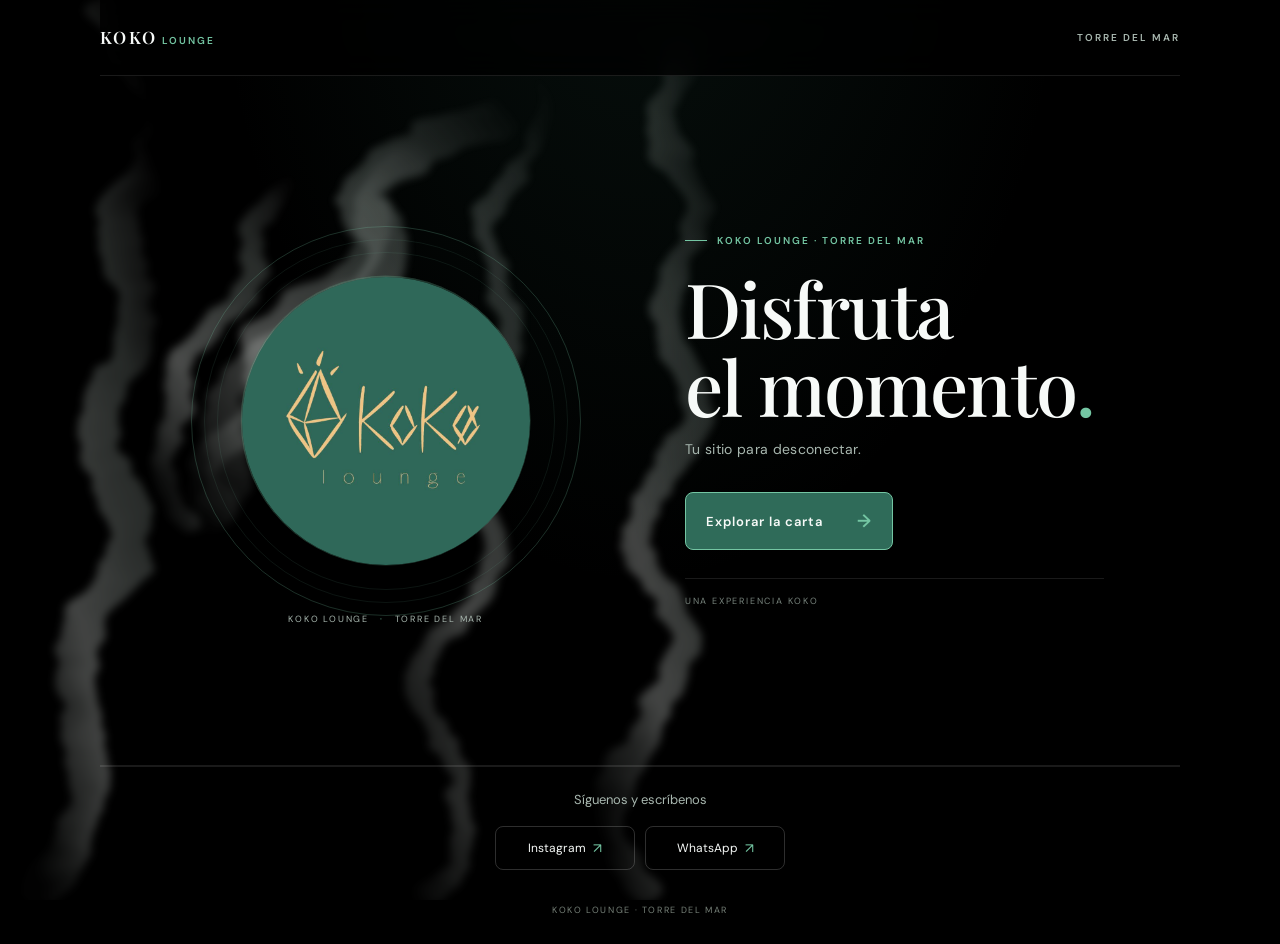
==== index.html @ 4ef15fcb "Corrige rótulo de portada" ====
<!doctype html>
<html lang="es">
<head>
  <meta charset="utf-8">
  <meta name="viewport" content="width=device-width, initial-scale=1">
  <meta name="theme-color" content="#000000">
  <meta name="description" content="Koko Lounge en Torre del Mar. Consulta nuestra carta.">
  <title>Koko Lounge · Torre del Mar</title>
  <link rel="preconnect" href="https://fonts.googleapis.com">
  <link rel="preconnect" href="https://fonts.gstatic.com" crossorigin>
  <link href="https://fonts.googleapis.com/css2?family=DM+Sans:wght@400;500;600&family=Playfair+Display:wght@500;600;700&display=swap" rel="stylesheet">
  <link rel="stylesheet" href="styles.css?v=20261006-kokoalante">
</head>
<body>
  <main class="page home-page">
    <svg class="smoke-layer" viewBox="0 0 1000 1100" preserveAspectRatio="none" aria-hidden="true" focusable="false">
      <defs>
        <linearGradient id="smoke-fade" x1="0" y1="1" x2=".7" y2="0">
          <stop offset="0" stop-color="#c5d0c9" stop-opacity=".02" />
          <stop offset=".35" stop-color="#e0e5e1" stop-opacity=".44" />
          <stop offset=".72" stop-color="#b8c8bf" stop-opacity=".3" />
          <stop offset="1" stop-color="#dce3de" stop-opacity="0" />
        </linearGradient>
        <filter id="smoke-warp" x="-35%" y="-25%" width="170%" height="150%" color-interpolation-filters="sRGB">
          <feTurbulence type="fractalNoise" baseFrequency=".012 .025" numOctaves="2" seed="12" result="noise">
            <animate attributeName="baseFrequency" values=".012 .025;.017 .03;.012 .025" dur="14s" repeatCount="indefinite" />
          </feTurbulence>
          <feDisplacementMap in="SourceGraphic" in2="noise" scale="34" xChannelSelector="R" yChannelSelector="G" />
          <feGaussianBlur stdDeviation="5" />
        </filter>
      </defs>
      <g class="smoke-plume smoke-plume-one" filter="url(#smoke-warp)">
        <path d="M235 610 C150 545 345 510 270 435 C205 370 355 338 375 270 C397 202 320 185 380 128 C423 87 450 63 430 20" />
        <path d="M260 630 C380 560 170 510 300 438 C420 372 455 335 404 284 C350 229 430 199 515 159 C565 136 566 91 548 54" />
        <path d="M225 620 C130 562 185 510 184 455 C183 397 265 377 252 321 C240 271 207 243 264 196 C302 165 316 120 292 89" />
      </g>
      <g class="smoke-plume smoke-plume-two" filter="url(#smoke-warp)">
        <path d="M255 630 C330 552 205 498 334 432 C472 362 500 316 454 270 C406 222 486 190 580 156 C642 134 672 91 648 42" />
        <path d="M270 620 C185 565 370 514 318 456 C268 400 407 372 443 319 C477 269 423 238 490 205 C537 183 560 144 548 104" />
        <path d="M235 640 C142 582 236 531 220 486 C201 431 267 405 296 367 C332 319 280 282 333 240 C370 210 383 174 360 139" />
      </g>
      <g class="smoke-plume smoke-plume-wide" filter="url(#smoke-warp)">
        <path d="M55 1080 C185 932 22 842 130 724 C222 622 56 547 148 447 C217 371 91 297 170 218 C220 166 192 96 130 18" />
        <path d="M785 1080 C650 940 919 839 804 719 C704 616 918 543 830 437 C761 355 908 287 831 203 C783 150 818 82 891 17" />
        <path d="M520 1100 C670 964 419 872 561 753 C690 646 495 579 596 466 C674 379 539 301 623 223 C682 170 651 94 706 24" />
      </g>
    </svg>
    <header class="topbar"><a class="brand" href="index.html" aria-label="Koko Lounge, inicio"><span class="brand-name">KOKO<span> LOUNGE</span></span></a><span class="location">TORRE DEL MAR</span></header>
    <section class="hero home-hero" aria-labelledby="title">
      <div class="hero-media">
        <span class="hero-orbit" aria-hidden="true"></span>
        <img class="hero-logo" src="kokologo-circle.png" alt="Logo de Koko Lounge">
        <p class="image-caption">KOKO LOUNGE <span>·</span> TORRE DEL MAR</p>
      </div>
      <div class="hero-copy">
        <p class="eyebrow"><span class="eyebrow-mark" aria-hidden="true"></span> KOKO LOUNGE · TORRE DEL MAR</p>
        <h1 class="home-title" id="title">Disfruta<br>el momento<span>.</span></h1>
        <p class="intro">Tu sitio para desconectar.</p>
        <a class="main-button" href="menu.html">Explorar la carta <span aria-hidden="true">→</span></a>
        <p class="hero-note">UNA EXPERIENCIA KOKO</p>
      </div>
    </section>
    <footer class="home-footer">
      <p class="footer-copy">Síguenos y escríbenos</p>
      <nav class="socials" aria-label="Redes sociales">
        <a class="social-link" href="https://www.instagram.com/kokolounge_/" target="_blank" rel="noopener noreferrer" aria-label="Instagram de Koko Lounge">Instagram <span aria-hidden="true">↗</span></a>
        <a class="social-link" href="https://wa.me/34695865423?text=Hola%2C%20quiero%20hacer%20una%20reserva%20en%20Koko%20Lounge." target="_blank" rel="noopener noreferrer" aria-label="Reservar por WhatsApp">WhatsApp <span aria-hidden="true">↗</span></a>
      </nav>
      <p class="copyright">KOKO LOUNGE · TORRE DEL MAR</p>
    </footer>
  </main>
</body>
</html>
---- styles.css ----
:root {
  color-scheme: dark;
  --ink: #f7faf8;
  --muted: #a8b7af;
  --brand: #2f6b59;
  --brand-light: #74c6a3;
  --page: #000000;
  --surface: #0e1511;
  --rule: rgb(255 255 255 / 10%);
  --content-width: 1080px;
}

* { box-sizing: border-box; }

html {
  min-width: 0;
  scroll-behavior: smooth;
  overflow-x: clip;
  background: var(--page);
}

body {
  min-height: 100vh;
  margin: 0;
  overflow-x: clip;
  background: radial-gradient(ellipse at 50% -18%, rgb(47 107 89 / 16%), transparent 48%), var(--page);
  color: var(--ink);
  font-family: "DM Sans", sans-serif;
  -webkit-font-smoothing: antialiased;
}

a { color: inherit; }

a:focus-visible {
  outline: 2px solid var(--brand-light);
  outline-offset: 4px;
}

.page {
  width: min(100% - 48px, var(--content-width));
  min-height: 100vh;
  margin-inline: auto;
}

.home-page {
  position: relative;
  isolation: isolate;
}

.smoke-layer {
  position: fixed;
  z-index: -1;
  inset: 0;
  width: auto;
  height: 100vh;
  height: 100svh;
  overflow: hidden;
  opacity: 0;
  pointer-events: none;
  animation: smoke-appear 1.2s ease-out forwards;
}

.smoke-plume {
  fill: none;
  stroke: url(#smoke-fade);
  stroke-linecap: round;
  stroke-width: 48px;
  opacity: 0;
  transform-box: fill-box;
  transform-origin: center;
  animation: smoke-rise 17s ease-in-out infinite;
}

.smoke-plume path:nth-child(2) { stroke-width: 36px; }
.smoke-plume path:nth-child(3) { stroke-width: 25px; }
.smoke-plume-two { animation-delay: -8.5s; opacity: .75; }
.smoke-plume-wide { animation-delay: -4s; opacity: .68; }

@keyframes smoke-appear {
  to { opacity: 1; }
}

@keyframes smoke-rise {
  0% { opacity: 0; transform: translate3d(0, 20px, 0) scale(.98); }
  16% { opacity: .9; }
  58% { opacity: .62; transform: translate3d(0, -16px, 0) scale(1.02); }
  100% { opacity: 0; transform: translate3d(12px, -44px, 0) scale(1.06); }
}

.topbar {
  display: flex;
  min-height: 76px;
  align-items: center;
  justify-content: space-between;
  border-bottom: 1px solid var(--rule);
}

.brand {
  color: var(--ink);
  text-decoration: none;
}

.brand-name {
  font-family: "Playfair Display", Georgia, serif;
  font-size: 17px;
  font-weight: 600;
  letter-spacing: .14em;
}

.brand-name span {
  color: var(--brand-light);
  font-family: "DM Sans", sans-serif;
  font-size: 10px;
  letter-spacing: .2em;
}

.location,
.eyebrow {
  color: var(--brand-light);
  font-size: 10px;
  font-weight: 600;
  letter-spacing: .2em;
}

.location { color: var(--muted); }

.hero,
.menu-hero { text-align: center; }

.home-hero {
  display: grid;
  min-height: min(690px, calc(100svh - 76px));
  grid-template-columns: 1fr 1fr;
  align-items: center;
  gap: clamp(40px, 7vw, 96px);
  padding: 64px clamp(24px, 6vw, 76px);
  text-align: left;
  border-bottom: 1px solid var(--rule);
}

.hero-media {
  position: relative;
  display: grid;
  min-height: 420px;
  place-items: center;
  isolation: isolate;
}

.hero-orbit {
  position: absolute;
  z-index: 1;
  width: min(390px, 38vw);
  aspect-ratio: 1;
  border: 1px solid rgb(116 198 163 / 24%);
  border-radius: 50%;
}

.hero-orbit::before,
.hero-orbit::after {
  position: absolute;
  content: "";
  border: 1px solid rgb(116 198 163 / 10%);
  border-radius: 50%;
  inset: 12px;
}

.hero-orbit::after { inset: 25px; }

.image-caption {
  position: absolute;
  z-index: 2;
  bottom: 6px;
  margin: 0;
  color: var(--muted);
  font-size: 9px;
  letter-spacing: .2em;
}

.image-caption span { padding-inline: 7px; color: var(--brand-light); }

.hero-copy { max-width: 470px; }

.hero-copy .eyebrow {
  display: flex;
  align-items: center;
  gap: 10px;
  white-space: nowrap;
}

.eyebrow-mark {
  width: 22px;
  height: 1px;
  background: var(--brand-light);
}

.hero-logo {
  position: relative;
  z-index: 2;
  display: block;
  width: min(290px, 30vw);
  height: min(290px, 30vw);
  margin: 0;
  object-fit: cover;
  object-position: center;
  border: 1px solid rgb(116 198 163 / 28%);
  border-radius: 50%;
  clip-path: circle(50%);
  box-shadow: 0 0 0 5px rgb(116 198 163 / 8%), 0 0 0 6px rgb(116 198 163 / 24%), 0 18px 52px rgb(0 0 0 / 65%);
}

@keyframes page-smoke {
  0% { opacity: 0; transform: translate3d(0, 20px, 0) scale(.96); }
  18% { opacity: .82; }
  62% { opacity: .5; transform: translate3d(0, -10px, 0) scale(1.02); }
  100% { opacity: 0; transform: translate3d(0, -28px, 0) scale(1.06); }
}

.eyebrow { margin: 0; }

h1 {
  margin: 15px 0 12px;
  font-family: "Playfair Display", Georgia, serif;
  font-size: clamp(48px, 10vw, 72px);
  font-weight: 500;
  line-height: 1.06;
  letter-spacing: -.035em;
}

h1 span { color: var(--brand-light); }

.home-title {
  max-width: 470px;
  margin: 22px 0 16px;
  font-size: clamp(50px, 6.4vw, 76px);
  letter-spacing: -.025em;
  line-height: 1.02;
}

.intro {
  margin: 0;
  color: var(--muted);
  font-size: 14px;
  letter-spacing: .025em;
}

.main-button {
  display: inline-flex;
  min-width: 208px;
  align-items: center;
  justify-content: space-between;
  gap: 32px;
  margin-top: 34px;
  padding: 16px 20px;
  border: 1px solid var(--brand-light);
  border-radius: 8px;
  background: var(--brand);
  color: var(--ink);
  font-size: 13px;
  font-weight: 600;
  letter-spacing: .08em;
  text-decoration: none;
  transition: background .2s ease, transform .2s ease;
}

.main-button span,
.category-button span:last-child,
.social-link span { color: var(--brand-light); }

.main-button span { font-size: 18px; transition: transform .2s ease; }
.main-button:hover { background: #397a64; transform: translateY(-2px); }
.main-button:hover span { transform: translateX(3px); }

.hero-note {
  margin: 28px 0 0;
  padding-top: 16px;
  border-top: 1px solid var(--rule);
  color: #77837c;
  font-size: 9px;
  letter-spacing: .2em;
}

.home-footer,
.menu-footer {
  padding: 24px 0 28px;
  border-top: 1px solid var(--rule);
  text-align: center;
}

.footer-copy {
  margin: 0 0 18px;
  color: var(--muted);
  font-size: 13px;
}

.socials {
  display: flex;
  justify-content: center;
  gap: 10px;
}

.social-link {
  display: inline-flex;
  min-width: 140px;
  align-items: center;
  justify-content: center;
  gap: 7px;
  padding: 12px 16px;
  border: 1px solid rgb(255 255 255 / 18%);
  border-radius: 8px;
  color: var(--ink);
  font-size: 12px;
  text-decoration: none;
  transition: border-color .2s ease, background .2s ease;
}

a.social-link:hover { border-color: var(--brand-light); background: rgb(47 107 89 / 18%); }
.social-link span { font-size: 14px; }

.copyright {
  margin: 34px 0 0;
  color: #768078;
  font-size: 9px;
  letter-spacing: .18em;
}

.back-link {
  color: var(--muted);
  font-size: 12px;
  text-decoration: none;
}

.back-link:hover { color: var(--brand-light); }

.menu-hero { padding: 58px 8px 36px; }
.menu-hero h1 { margin-top: 13px; font-size: clamp(46px, 10vw, 66px); }

.category-list {
  display: grid;
  grid-template-columns: repeat(2, minmax(0, 1fr));
  max-width: 850px;
  gap: 14px;
  margin: 0 auto;
  padding: 4px 0 76px;
}

.category-label {
  display: flex;
  max-width: 850px;
  justify-content: space-between;
  margin: 0 auto 13px;
  color: var(--muted);
  font-size: 9px;
  font-weight: 600;
  letter-spacing: .17em;
}

.category-label span:first-child { color: var(--brand-light); }

.category-button {
  display: grid;
  min-height: 112px;
  grid-template-columns: 1fr 30px;
  align-items: center;
  gap: 14px;
  padding: 20px 21px;
  border: 1px solid rgb(255 255 255 / 12%);
  border-radius: 10px;
  background: linear-gradient(120deg, rgb(47 107 89 / 13%), transparent 72%), #080b09;
  color: var(--ink);
  text-decoration: none;
  transition: border-color .2s ease, transform .2s ease, background .2s ease, box-shadow .2s ease;
}

.category-number { color: var(--brand-light); font-size: 10px; font-variant-numeric: tabular-nums; letter-spacing: .1em; }
.category-icon { display: grid; width: 38px; height: 38px; place-items: center; border: 1px solid rgb(116 198 163 / 26%); border-radius: 50%; color: var(--brand-light); transition: background .2s ease, transform .2s ease; }
.category-icon svg { width: 19px; height: 19px; fill: none; stroke: currentColor; stroke-linecap: round; stroke-linejoin: round; stroke-width: 1.6; }
.category-name { font-family: "Playfair Display", Georgia, serif; font-size: clamp(20px, 2.6vw, 27px); }
.category-arrow { display: grid; width: 38px; height: 38px; place-items: center; border: 1px solid rgb(116 198 163 / 26%); border-radius: 50%; color: var(--brand-light); font-size: 16px; transition: background .2s ease, transform .2s ease; }
.category-button:hover { transform: translateY(-2px); border-color: rgb(116 198 163 / 55%); background: linear-gradient(120deg, rgb(47 107 89 / 23%), transparent 78%), #0b100d; box-shadow: 0 12px 28px rgb(0 0 0 / 28%); }
.category-button:hover .category-icon { transform: scale(1.05); background: rgb(47 107 89 / 24%); }

.product-list {
  display: grid;
  max-width: 560px;
  gap: 24px;
  margin: 0 auto;
  padding: 0 0 72px;
}

.product-group {
  display: grid;
  grid-template-columns: repeat(2, minmax(0, 1fr));
  gap: 9px;
  padding: 14px;
  border: 1px solid var(--rule);
  border-radius: 10px;
  background: linear-gradient(135deg, rgb(47 107 89 / 8%), transparent 55%), var(--surface);
}

.product-group-header {
  display: flex;
  grid-column: 1 / -1;
  margin: -14px -14px 3px;
  padding: 16px 17px 14px;
  align-items: center;
  justify-content: space-between;
  gap: 8px;
  border-bottom: 1px solid var(--rule);
}

.product-group-header h2 {
  margin: 0;
  padding: 0;
  color: var(--brand-light);
  font-size: 10px;
  font-weight: 600;
  letter-spacing: .17em;
  text-transform: uppercase;
}

.included-drink {
  padding: 6px 9px;
  border: 1px solid rgb(116 198 163 / 24%);
  border-radius: 999px;
  background: rgb(47 107 89 / 18%);
  color: var(--brand-light);
  font-size: 9px;
  font-weight: 500;
  white-space: nowrap;
}

.included-drink-multiline {
  line-height: 1.5;
  text-align: right;
  white-space: normal;
}

.product {
  position: relative;
  display: flex;
  min-height: 68px;
  align-items: center;
  justify-content: space-between;
  gap: 12px;
  padding: 12px 13px;
  border: 1px solid rgb(255 255 255 / 8%);
  border-radius: 8px;
  background: linear-gradient(110deg, rgb(255 255 255 / 3%), transparent 65%), #080b09;
  color: var(--ink);
  font-size: 13px;
  line-height: 1.4;
  transition: border-color .2s ease, background .2s ease, transform .2s ease;
}

.product::before {
  width: 5px;
  height: 5px;
  flex: none;
  border-radius: 50%;
  background: var(--brand-light);
  content: "";
}

.product span:first-child { flex: 1; font-weight: 500; }
.product span:last-child {
  flex: none;
  padding: 6px 8px;
  border: 1px solid rgb(116 198 163 / 20%);
  border-radius: 6px;
  background: rgb(47 107 89 / 18%);
  color: var(--brand-light);
  font-size: 12px;
  font-variant-numeric: tabular-nums;
  font-weight: 600;
  white-space: nowrap;
}

@media (hover: hover) {
  .product:hover { transform: translateY(-1px); border-color: rgb(116 198 163 / 42%); background-color: #0c120e; }
}

@media (max-width: 480px) {
  .page { width: min(100% - 36px, var(--content-width)); }
  .topbar { min-height: 66px; }
  .brand-name { font-size: 15px; }
  .location { font-size: 8px; }
  .menu-hero { padding: 48px 4px 30px; }
  .category-label { margin-bottom: 10px; font-size: 8px; }
  .category-list { grid-template-columns: 1fr; gap: 10px; padding-bottom: 58px; }
  .category-button { min-height: 82px; grid-template-columns: 1fr 27px; gap: 11px; padding: 14px 16px; }
  .category-icon { width: 34px; height: 34px; }
  .category-icon svg { width: 17px; height: 17px; }
  .category-name { font-size: 22px; }
  .socials { gap: 8px; }
  .social-link { min-width: 0; flex: 1; padding: 12px 10px; }
  .product-list { gap: 16px; }
  .product-group { grid-template-columns: 1fr; gap: 8px; padding: 11px; }
  .product-group-header { margin: -11px -11px 2px; padding: 14px 14px 12px; }
  .included-drink { padding: 5px 7px; font-size: 8px; }
  .product { min-height: 62px; gap: 9px; padding: 10px; font-size: 12px; }
  .product span:last-child { padding: 5px 7px; font-size: 11px; }
}

@media (max-width: 680px) {
  .home-hero {
    min-height: auto;
    grid-template-columns: 1fr;
    gap: 22px;
    padding: 42px 8px 48px;
    text-align: center;
  }

  .hero-media { min-height: 250px; }
  .hero-orbit { width: min(260px, 72vw); }
  .hero-logo { width: min(198px, 57vw); height: min(198px, 57vw); }
  .image-caption { bottom: 0; }
  .hero-copy { margin-inline: auto; }
  .hero-copy .eyebrow { justify-content: center; font-size: clamp(7px, 2.5vw, 9px); letter-spacing: .12em; }
  .home-title { margin: 17px 0 13px; font-size: clamp(42px, 11vw, 60px); }
  .hero-copy .main-button { margin-top: 26px; }
  .hero-note { max-width: 260px; margin: 23px auto 0; }
}

@media (prefers-reduced-motion: reduce) {
  html { scroll-behavior: auto; }
  *, *::before, *::after { transition-duration: .01ms !important; }
  .smoke-layer,
  .smoke-plume { animation: none; opacity: .2; }
}

/* Navegación y movimiento sutil compartidos por todas las páginas. */
@view-transition {
  navigation: auto;
}

::view-transition-old(root) {
  animation: page-leave .16s ease-in both;
}

::view-transition-new(root) {
  animation: page-arrive .34s cubic-bezier(.2, .7, .2, 1) both;
}

@keyframes page-leave {
  to { opacity: 0; transform: translateY(-5px); }
}

@keyframes page-arrive {
  from { opacity: 0; transform: translateY(9px); }
  to { opacity: 1; transform: translateY(0); }
}

@keyframes reveal-up {
  from { opacity: 0; translate: 0 12px; }
  to { opacity: 1; translate: 0 0; }
}

.topbar {
  position: sticky;
  z-index: 10;
  top: 0;
  background: rgb(0 0 0 / 76%);
  backdrop-filter: blur(16px);
  -webkit-backdrop-filter: blur(16px);
}

.back-link {
  padding: 9px 12px;
  border: 1px solid transparent;
  border-radius: 999px;
  transition: color .2s ease, border-color .2s ease, background .2s ease, transform .2s ease;
}

.back-link:hover {
  transform: translateX(-2px);
  border-color: rgb(116 198 163 / 26%);
  background: rgb(47 107 89 / 16%);
}

.menu-hero,
.home-hero .hero-media,
.home-hero .hero-copy {
  animation: reveal-up .7s cubic-bezier(.2, .7, .2, 1) both;
}

.home-hero .hero-copy { animation-delay: .12s; }

.hero-logo {
  animation: logo-drift 8s ease-in-out .5s infinite;
}

@keyframes logo-drift {
  0%, 100% { translate: 0 0; }
  50% { translate: 0 -5px; }
}

.category-label { animation: reveal-up .45s ease both; }

.category-button {
  animation: reveal-up .55s cubic-bezier(.2, .7, .2, 1) both;
}

.category-button:nth-child(2) { animation-delay: .04s; }
.category-button:nth-child(3) { animation-delay: .08s; }
.category-button:nth-child(4) { animation-delay: .12s; }
.category-button:nth-child(5) { animation-delay: .16s; }
.category-button:nth-child(6) { animation-delay: .20s; }
.category-button:nth-child(7) { animation-delay: .24s; }
.category-button:nth-child(8) { animation-delay: .28s; }
.category-button:nth-child(9) { animation-delay: .32s; }
.category-button:nth-child(10) { animation-delay: .36s; }
.category-button:nth-child(11) { animation-delay: .40s; }
.category-button:nth-child(12) { animation-delay: .44s; }

.product-group {
  animation: reveal-up .5s cubic-bezier(.2, .7, .2, 1) both;
}

.product-group:nth-child(2) { animation-delay: .08s; }
.product-group:nth-child(3) { animation-delay: .16s; }

.product {
  animation: reveal-up .42s ease both;
}

.product:nth-child(2) { animation-delay: .03s; }
.product:nth-child(3) { animation-delay: .06s; }
.product:nth-child(4) { animation-delay: .09s; }
.product:nth-child(5) { animation-delay: .12s; }
.product:nth-child(6) { animation-delay: .15s; }
.product:nth-child(7) { animation-delay: .18s; }
.product:nth-child(8) { animation-delay: .21s; }
.product:nth-child(9) { animation-delay: .24s; }

.social-link {
  transition: border-color .2s ease, background .2s ease, transform .2s ease;
}

.social-link:hover { transform: translateY(-2px); }

@media (prefers-reduced-motion: reduce) {
  ::view-transition-old(root),
  ::view-transition-new(root),
  .menu-hero,
  .home-hero .hero-media,
  .home-hero .hero-copy,
  .hero-logo,
  .category-label,
  .category-button,
  .product-group,
  .product { animation: none !important; }

  .back-link:hover,
  .social-link:hover { transform: none; }
}
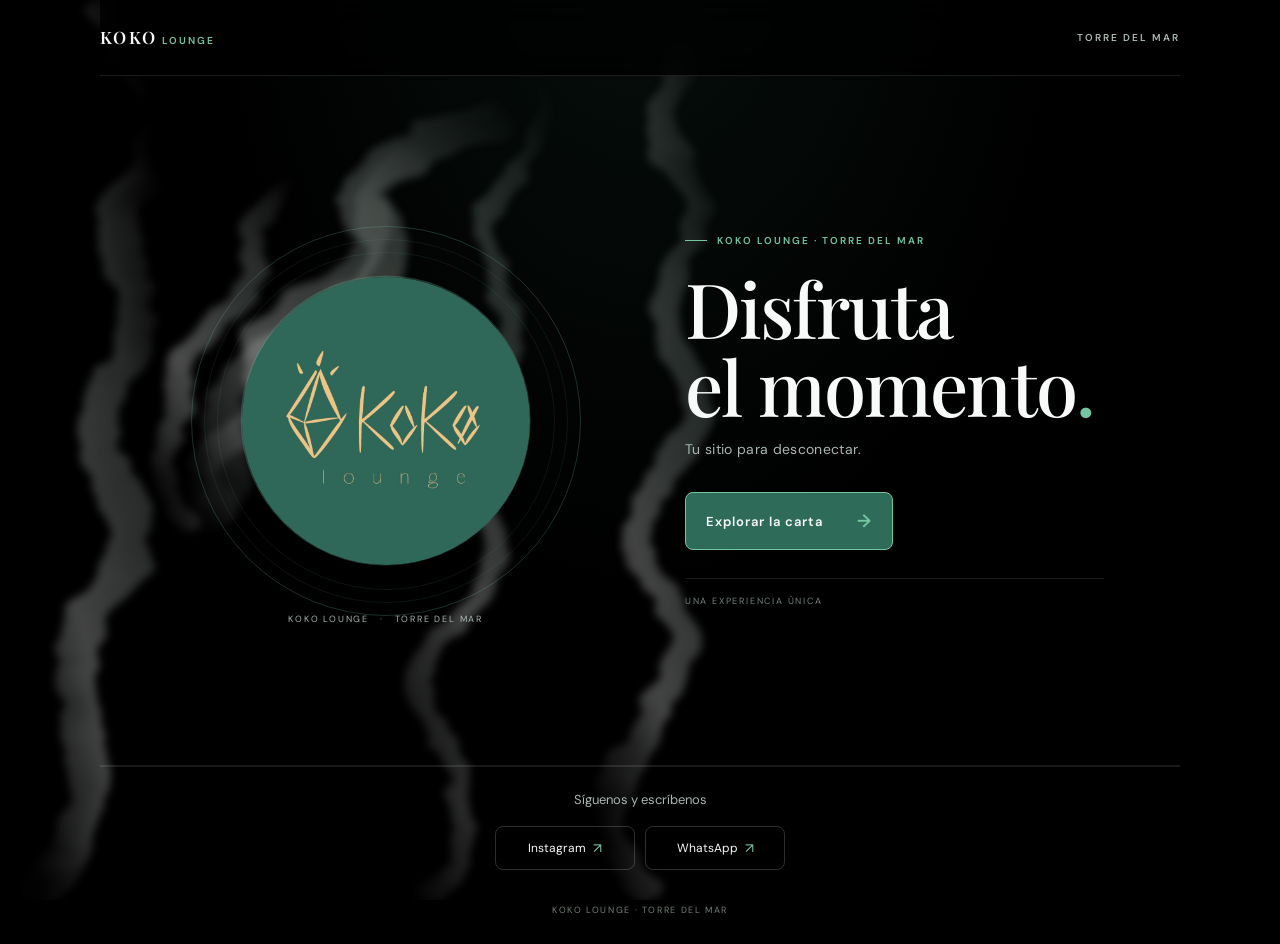
==== commit 8912d42c: "Actualiza lema de portada" ====
--- a/index.html
+++ b/index.html
@@ -57,7 +57,7 @@
         <h1 class="home-title" id="title">Disfruta<br>el momento<span>.</span></h1>
         <p class="intro">Tu sitio para desconectar.</p>
         <a class="main-button" href="menu.html">Explorar la carta <span aria-hidden="true">→</span></a>
-        <p class="hero-note">UNA EXPERIENCIA KOKO</p>
+        <p class="hero-note">UNA EXPERIENCIA ÚNICA</p>
       </div>
     </section>
     <footer class="home-footer">
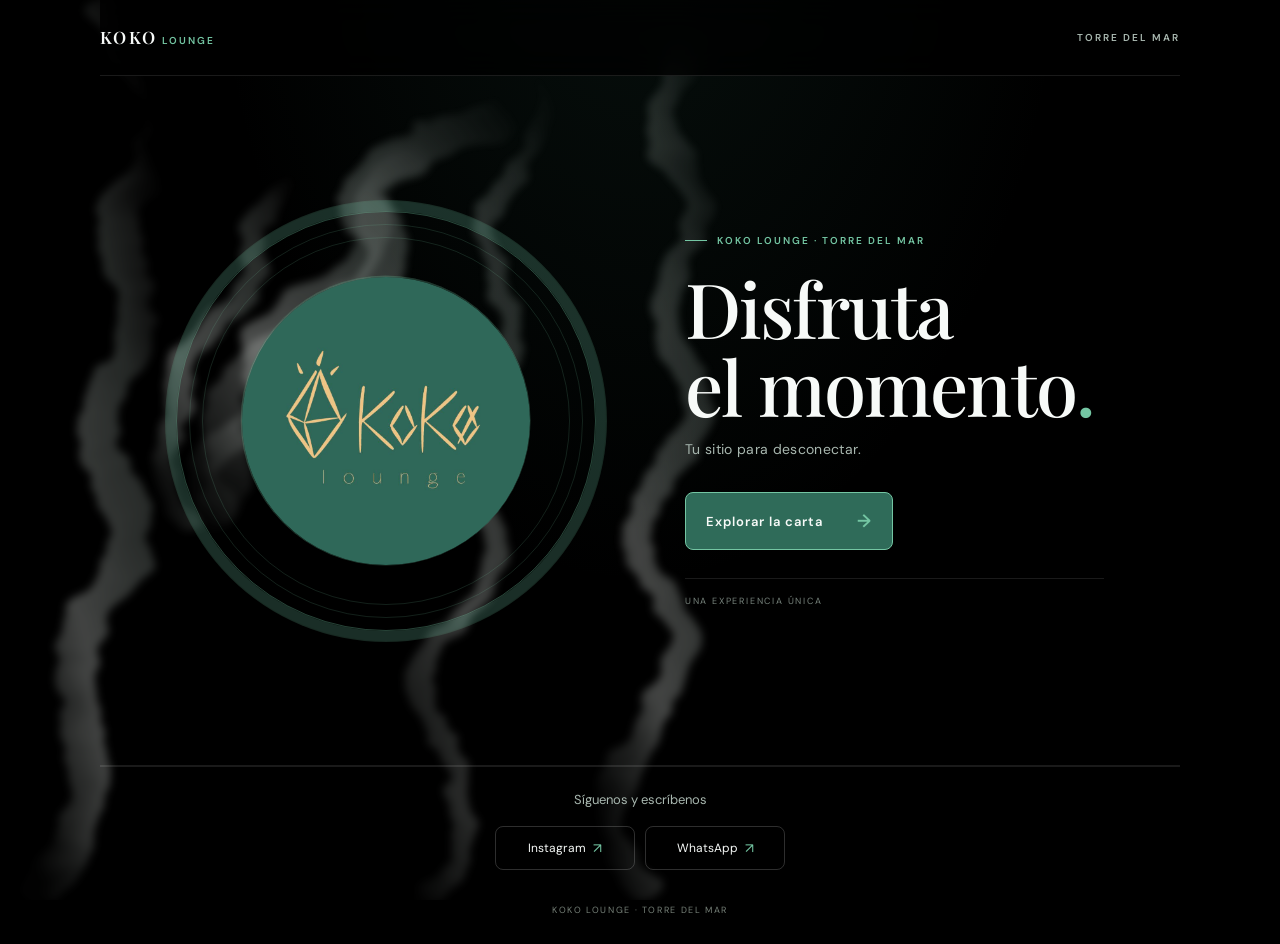
==== commit 1abd71fa: "Ajusta detalles visuales del inicio" ====
--- a/index.html
+++ b/index.html
@@ -50,7 +50,6 @@
       <div class="hero-media">
         <span class="hero-orbit" aria-hidden="true"></span>
         <img class="hero-logo" src="kokologo-circle.png" alt="Logo de Koko Lounge">
-        <p class="image-caption">KOKO LOUNGE <span>·</span> TORRE DEL MAR</p>
       </div>
       <div class="hero-copy">
         <p class="eyebrow"><span class="eyebrow-mark" aria-hidden="true"></span> KOKO LOUNGE · TORRE DEL MAR</p>
--- a/styles.css
+++ b/styles.css
@@ -149,34 +149,23 @@
 .hero-orbit {
   position: absolute;
   z-index: 1;
-  width: min(390px, 38vw);
+  width: min(420px, 40vw);
   aspect-ratio: 1;
-  border: 1px solid rgb(116 198 163 / 24%);
+  border: 1px solid rgb(116 198 163 / 34%);
   border-radius: 50%;
+  box-shadow: 0 0 0 10px rgb(116 198 163 / 4%), 0 0 0 11px rgb(116 198 163 / 20%);
 }
 
 .hero-orbit::before,
 .hero-orbit::after {
   position: absolute;
   content: "";
-  border: 1px solid rgb(116 198 163 / 10%);
+  border: 1px solid rgb(116 198 163 / 16%);
   border-radius: 50%;
   inset: 12px;
 }
 
 .hero-orbit::after { inset: 25px; }
-
-.image-caption {
-  position: absolute;
-  z-index: 2;
-  bottom: 6px;
-  margin: 0;
-  color: var(--muted);
-  font-size: 9px;
-  letter-spacing: .2em;
-}
-
-.image-caption span { padding-inline: 7px; color: var(--brand-light); }
 
 .hero-copy { max-width: 470px; }
 
@@ -511,9 +500,8 @@
   }
 
   .hero-media { min-height: 250px; }
-  .hero-orbit { width: min(260px, 72vw); }
+  .hero-orbit { width: min(280px, 76vw); }
   .hero-logo { width: min(198px, 57vw); height: min(198px, 57vw); }
-  .image-caption { bottom: 0; }
   .hero-copy { margin-inline: auto; }
   .hero-copy .eyebrow { justify-content: center; font-size: clamp(7px, 2.5vw, 9px); letter-spacing: .12em; }
   .home-title { margin: 17px 0 13px; font-size: clamp(42px, 11vw, 60px); }
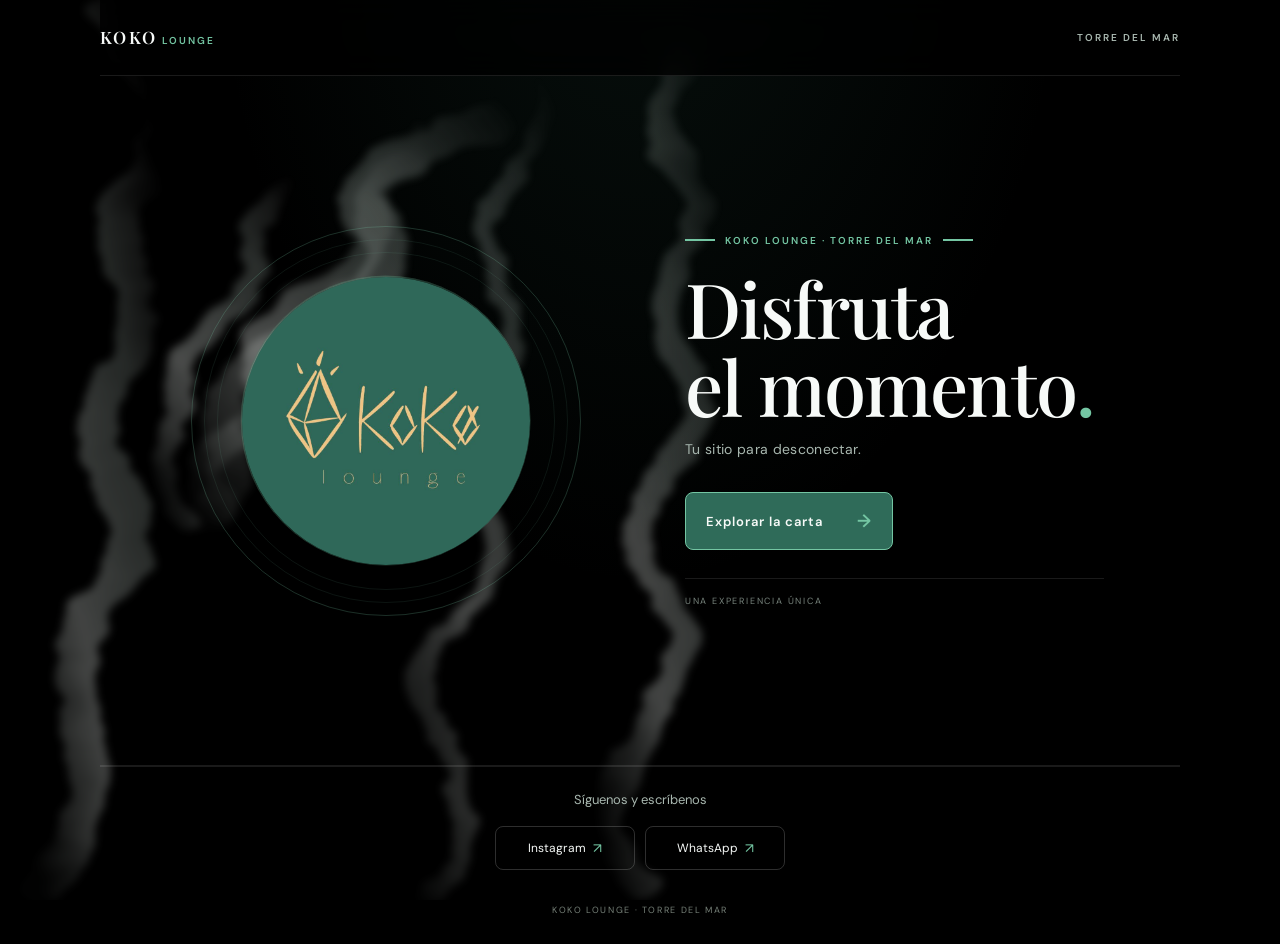
==== commit f771179f: "Actualiza cache de estilos del inicio" ====
--- a/index.html
+++ b/index.html
@@ -9,7 +9,7 @@
   <link rel="preconnect" href="https://fonts.googleapis.com">
   <link rel="preconnect" href="https://fonts.gstatic.com" crossorigin>
   <link href="https://fonts.googleapis.com/css2?family=DM+Sans:wght@400;500;600&family=Playfair+Display:wght@500;600;700&display=swap" rel="stylesheet">
-  <link rel="stylesheet" href="styles.css?v=20261006-kokoalante">
+  <link rel="stylesheet" href="styles.css?v=20261006-home-green-lines">
 </head>
 <body>
   <main class="page home-page">
--- a/styles.css
+++ b/styles.css
@@ -149,18 +149,17 @@
 .hero-orbit {
   position: absolute;
   z-index: 1;
-  width: min(420px, 40vw);
+  width: min(390px, 38vw);
   aspect-ratio: 1;
-  border: 1px solid rgb(116 198 163 / 34%);
+  border: 1px solid rgb(116 198 163 / 24%);
   border-radius: 50%;
-  box-shadow: 0 0 0 10px rgb(116 198 163 / 4%), 0 0 0 11px rgb(116 198 163 / 20%);
 }
 
 .hero-orbit::before,
 .hero-orbit::after {
   position: absolute;
   content: "";
-  border: 1px solid rgb(116 198 163 / 16%);
+  border: 1px solid rgb(116 198 163 / 10%);
   border-radius: 50%;
   inset: 12px;
 }
@@ -177,9 +176,17 @@
 }
 
 .eyebrow-mark {
-  width: 22px;
-  height: 1px;
+  width: 30px;
+  height: 2px;
   background: var(--brand-light);
+}
+
+.hero-copy .eyebrow::after {
+  width: 30px;
+  height: 2px;
+  flex: 0 0 auto;
+  background: var(--brand-light);
+  content: "";
 }
 
 .hero-logo {
@@ -500,7 +507,7 @@
   }
 
   .hero-media { min-height: 250px; }
-  .hero-orbit { width: min(280px, 76vw); }
+  .hero-orbit { width: min(260px, 72vw); }
   .hero-logo { width: min(198px, 57vw); height: min(198px, 57vw); }
   .hero-copy { margin-inline: auto; }
   .hero-copy .eyebrow { justify-content: center; font-size: clamp(7px, 2.5vw, 9px); letter-spacing: .12em; }
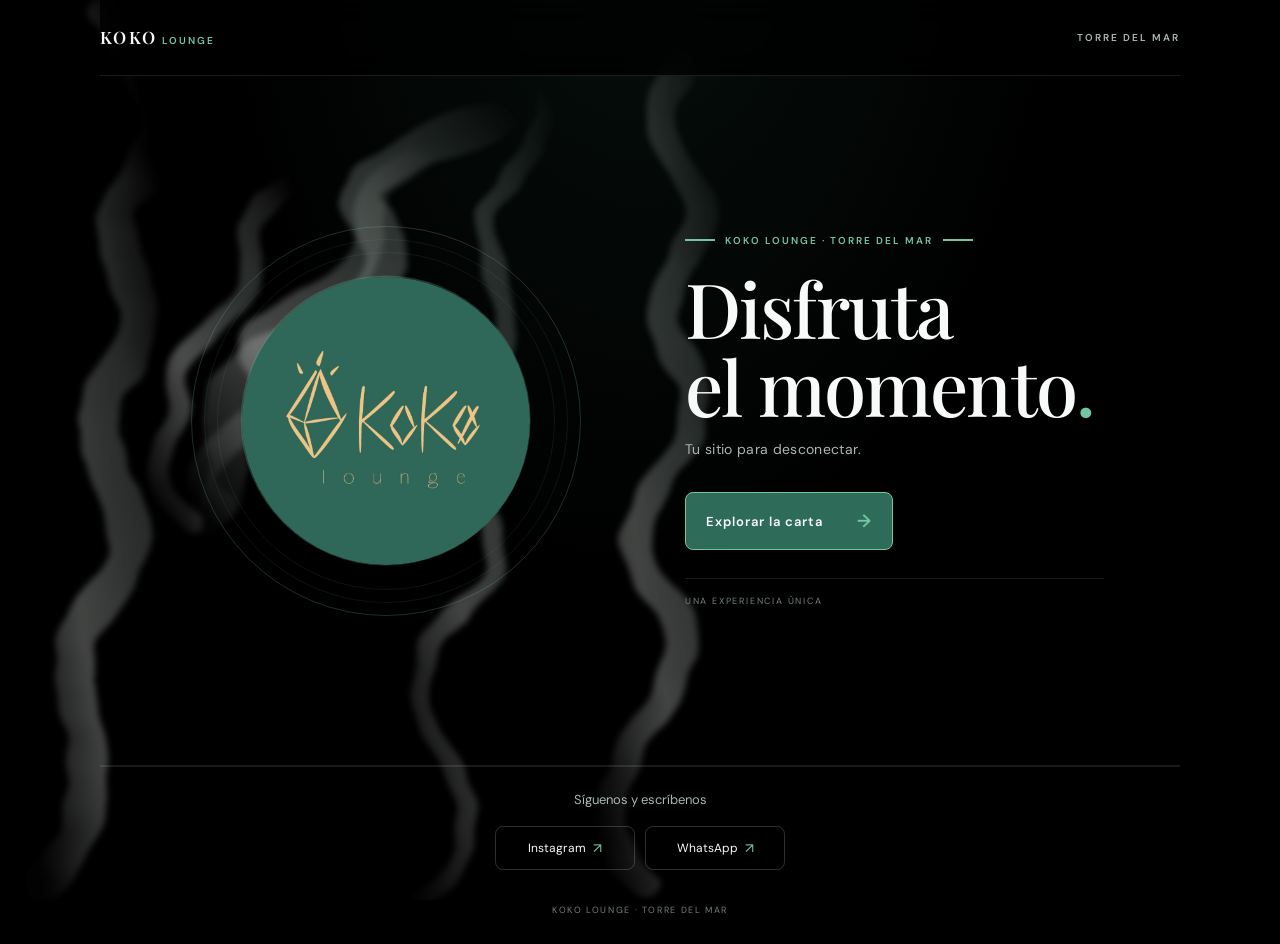
==== commit fd2b8f6c: "Optimiza animacion de humo en moviles" ====
--- a/index.html
+++ b/index.html
@@ -9,7 +9,7 @@
   <link rel="preconnect" href="https://fonts.googleapis.com">
   <link rel="preconnect" href="https://fonts.gstatic.com" crossorigin>
   <link href="https://fonts.googleapis.com/css2?family=DM+Sans:wght@400;500;600&family=Playfair+Display:wght@500;600;700&display=swap" rel="stylesheet">
-  <link rel="stylesheet" href="styles.css?v=20261006-home-green-lines">
+  <link rel="stylesheet" href="styles.css?v=20261006-ios-smoke">
 </head>
 <body>
   <main class="page home-page">
@@ -22,11 +22,9 @@
           <stop offset="1" stop-color="#dce3de" stop-opacity="0" />
         </linearGradient>
         <filter id="smoke-warp" x="-35%" y="-25%" width="170%" height="150%" color-interpolation-filters="sRGB">
-          <feTurbulence type="fractalNoise" baseFrequency=".012 .025" numOctaves="2" seed="12" result="noise">
-            <animate attributeName="baseFrequency" values=".012 .025;.017 .03;.012 .025" dur="14s" repeatCount="indefinite" />
-          </feTurbulence>
-          <feDisplacementMap in="SourceGraphic" in2="noise" scale="34" xChannelSelector="R" yChannelSelector="G" />
-          <feGaussianBlur stdDeviation="5" />
+          <feTurbulence type="fractalNoise" baseFrequency=".012 .025" numOctaves="1" seed="12" result="noise" />
+          <feDisplacementMap in="SourceGraphic" in2="noise" scale="24" xChannelSelector="R" yChannelSelector="G" />
+          <feGaussianBlur stdDeviation="4" />
         </filter>
       </defs>
       <g class="smoke-plume smoke-plume-one" filter="url(#smoke-warp)">
--- a/styles.css
+++ b/styles.css
@@ -498,6 +498,10 @@
 }
 
 @media (max-width: 680px) {
+  .smoke-layer { position: absolute; height: 100svh; }
+  .smoke-plume-wide { display: none; }
+  .smoke-plume { animation-duration: 22s; }
+
   .home-hero {
     min-height: auto;
     grid-template-columns: 1fr;
